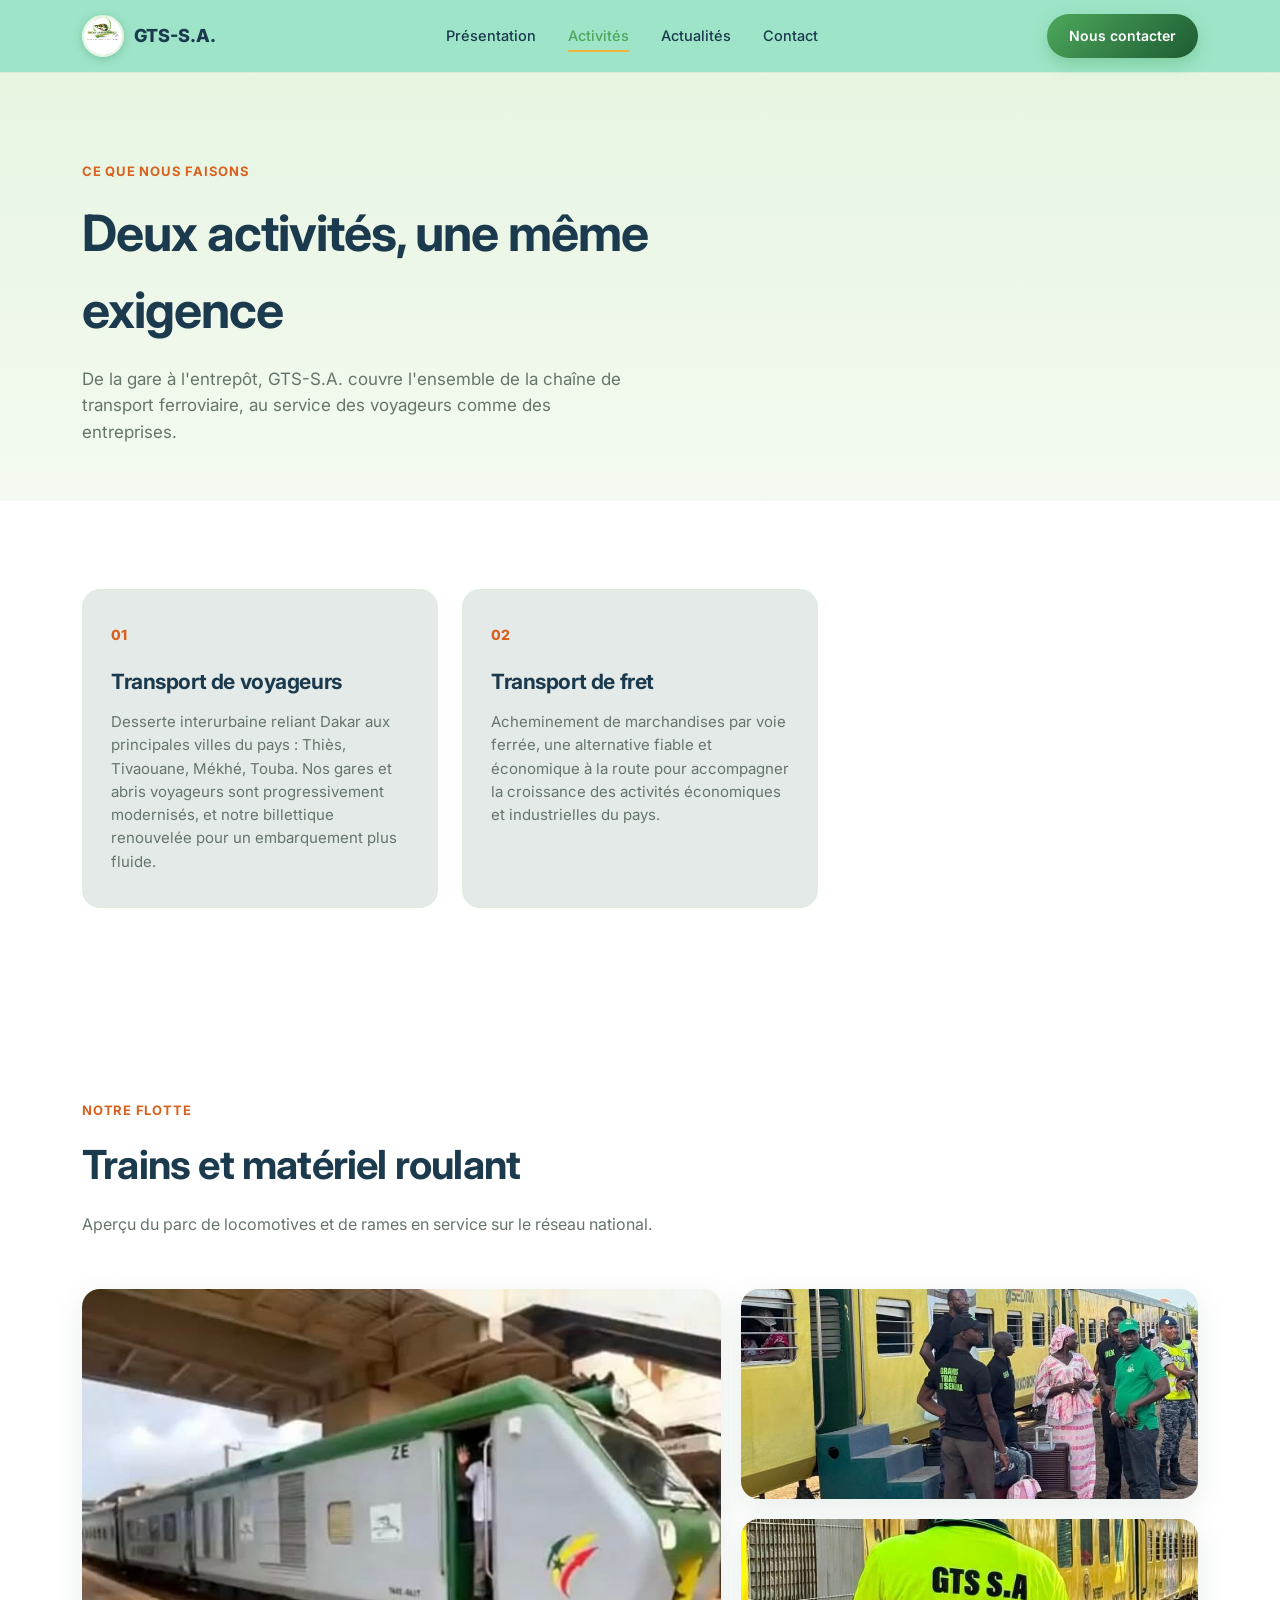
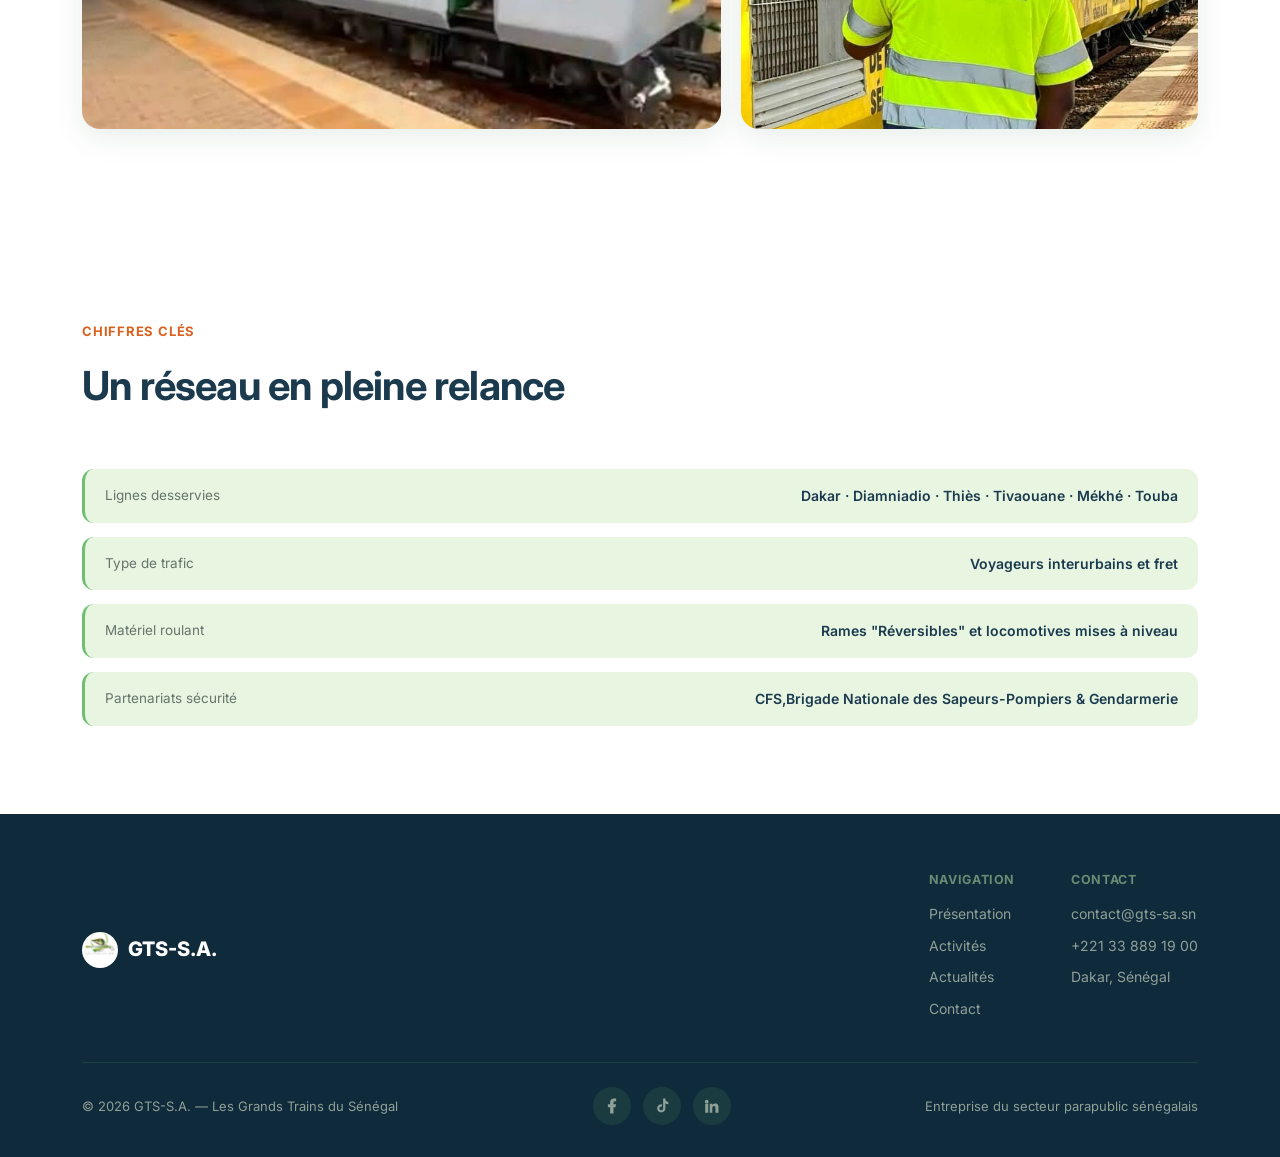
==== activites.html @ c49fcd5d "Ajout du site complet" ====
<!DOCTYPE html>
<html lang="fr">
<head>
<meta charset="UTF-8">
<meta name="viewport" content="width=device-width, initial-scale=1.0">
<title>Nos activités — GTS-S.A.</title>
<meta name="description" content="Transport de voyageurs, transport de fret et opérations logistiques : découvrez les métiers de GTS-S.A.">
<link rel="preconnect" href="https://fonts.googleapis.com">
<link href="https://fonts.googleapis.com/css2?family=Inter:wght@400;500;600;700;800&display=swap" rel="stylesheet">
<link rel="stylesheet" href="css/style.css">
</head>
<body>

<header id="site-header">
  <div class="nav-inner">
    <a href="index.html" class="brand">
      <span class="mark"><img src="images/logo-gts.jpeg" alt="Logo GTS-S.A."></span>
      GTS-S.A.
    </a>
    <nav>
      <ul>
        <li><a href="presentation.html" class="">Présentation</a></li>
        <li><a href="activites.html" class="active">Activités</a></li>
        <li><a href="actualites.html" class="">Actualités</a></li>
        <li><a href="contact.html" class="">Contact</a></li>
      </ul>
    </nav>
    <a href="contact.html" class="nav-cta">Nous contacter</a>
    <button class="menu-toggle" id="menuToggle" aria-label="Ouvrir le menu">☰</button>
  </div>
</header>

<main>
  <section class="page-hero">
    <div class="wrap">
      <p class="kicker">Ce que nous faisons</p>
      <h1>Deux activités, une même exigence</h1>
      <p>De la gare à l'entrepôt, GTS-S.A. couvre l'ensemble de la chaîne de transport ferroviaire, au service des voyageurs comme des entreprises.</p>
    </div>
  </section>

  <section id="activites">
    <div class="wrap">
      <div class="activities-grid">
        <div class="activity">
          <p class="num">01</p>
          <h3>Transport de voyageurs</h3>
          <p>Desserte interurbaine reliant Dakar aux principales villes du pays : Thiès, Tivaouane, Mékhé, Touba. Nos gares et abris voyageurs sont progressivement modernisés, et notre billettique renouvelée pour un embarquement plus fluide.</p>
        </div>
        <div class="activity">
          <p class="num">02</p>
          <h3>Transport de fret</h3>
          <p>Acheminement de marchandises par voie ferrée, une alternative fiable et économique à la route pour accompagner la croissance des activités économiques et industrielles du pays.</p>
        </div>
        
      </div>
    </div>
  </section>

  <!-- GALERIE : TRAINS ET MATÉRIEL ROULANT -->
  <section id="flotte">
    <div class="wrap">
      <div class="section-head">
        <p class="kicker">Notre flotte</p>
        <h2>Trains et matériel roulant</h2>
        <p>Aperçu du parc de locomotives et de rames en service sur le réseau national.</p>
      </div>
      <div class="fleet-gallery">
        <!-- Déposez vos photos dans images/ avec exactement ces noms -->
        <div class="img-frame">
          <img src="images/Train1.jpeg" alt="Train GTS-S.A. en gare">
        </div>
        <div class="img-frame">
          <img src="images/Train2.jpeg" alt="Locomotive GTS-S.A.">
        </div>
        <div class="img-frame">
          <img src="images/Train3.jpeg" alt="Rame Réversible GTS-S.A.">
        </div>
      </div>
    </div>
  </section>

  <section class="presentation">
    <div class="wrap">
      <div class="section-head">
        <p class="kicker">Chiffres clés</p>
        <h2>Un réseau en pleine relance</h2>
      </div>
      <dl class="fact-list">
        <div class="fact"><dt>Lignes desservies</dt><dd>Dakar · Diamniadio · Thiès · Tivaouane · Mékhé · Touba</dd></div>
        <div class="fact"><dt>Type de trafic</dt><dd>Voyageurs interurbains et fret</dd></div>
        <div class="fact"><dt>Matériel roulant</dt><dd>Rames "Réversibles" et locomotives mises à niveau</dd></div>
        <div class="fact"><dt>Partenariats sécurité</dt><dd>CFS,Brigade Nationale des Sapeurs-Pompiers & Gendarmerie</dd></div>
      </dl>
    </div>
  </section>
</main>


<div id="site-footer"></div>

<script src="js/footer.js"></script>
<script src="js/main.js"></script>
</body>
</html>
---- css/style.css ----
:root{
  /* Palette inspirée du logo : verts naturels + accents dorés */
  --green-deep:#1E5B33;
  --green:#4CA85B;
  --green-mid:#6FBF73;
  --green-light:#B7E2A8;
  --green-pale:#E7F5E1;
  --gold:#F2B33D;
  --gold-deep:#D9611F;
  --navy:#1B3A4E;
  --paper:#FFFFFF;
  --paper-soft:#F4FAF1;
  --ink:#151A21;
  --grey:#66756B;
  --line:#DCEEDA;
  --shadow: 0 8px 30px rgba(30,91,51,0.10);
  --shadow-lg: 0 20px 60px rgba(30,91,51,0.18);
}
*{margin:0;padding:0;box-sizing:border-box;}
html{scroll-behavior:smooth;}
body{
  background:var(--paper);
  color:var(--ink);
  font-family:'Inter',sans-serif;
  line-height:1.55;
  -webkit-font-smoothing:antialiased;
}
h1,h2,h3{font-family:'Inter',sans-serif;font-weight:700;letter-spacing:-0.02em;}
a{color:inherit;text-decoration:none;}
.wrap{max-width:1180px;margin:0 auto;padding:0 32px;}
img{max-width:100%;display:block;}
a:focus-visible, button:focus-visible{outline:2px solid var(--green);outline-offset:3px;}

/* HEADER */
header{position:sticky;top:0;z-index:50;background:rgba(150, 226, 196, 0.92);backdrop-filter:blur(10px);border-bottom:1px solid var(--line);}
.nav-inner{display:flex;align-items:center;justify-content:space-between;padding:14px 32px;max-width:1180px;margin:0 auto;}
.brand{display:flex;align-items:center;gap:10px;font-weight:800;font-size:18px;color:var(--navy);}
.brand .mark{width:42px;height:42px;border-radius:50%;overflow:hidden;flex-shrink:0;box-shadow:0 2px 10px rgba(30,91,51,0.25);border:2px solid var(--green-pale);}
.brand .mark img{width:100%;height:100%;object-fit:cover;}
nav ul{list-style:none;display:flex;gap:32px;}
nav a{font-size:14.5px;font-weight:500;color:var(--navy);padding:6px 0;border-bottom:2px solid transparent;transition:all .15s;}
nav a:hover, nav a.active{color:var(--green);border-color:var(--gold);}
.nav-cta{background:linear-gradient(135deg,var(--green) 0%,var(--green-deep) 100%);color:#fff;padding:11px 22px;border-radius:999px;font-size:14px;font-weight:600;white-space:nowrap;box-shadow:0 6px 16px rgba(76,168,91,0.38);transition:transform .15s, box-shadow .15s;}
.nav-cta:hover{transform:translateY(-1px);box-shadow:0 8px 20px rgba(76,168,91,0.48);}
.menu-toggle{display:none;background:none;border:none;font-size:26px;color:var(--navy);cursor:pointer;}

@media(max-width:860px){
  nav{display:none;}
  .nav-cta{display:none;}
  .menu-toggle{display:block;}
  header.open nav{display:block;position:absolute;top:100%;left:0;right:0;background:var(--paper);border-bottom:1px solid var(--line);padding:12px 32px 24px;}
  header.open nav ul{flex-direction:column;gap:18px;}
  header.open .nav-cta{display:inline-block;margin-top:16px;}
}

/* PAGE HERO (secondary pages) */
.page-hero{padding:72px 0 56px;background:linear-gradient(180deg,var(--green-pale) 0%,var(--paper-soft) 100%);}
.page-hero .kicker{color:var(--gold-deep);font-weight:700;font-size:13px;text-transform:uppercase;letter-spacing:0.06em;margin-bottom:14px;}
.page-hero h1{font-size:clamp(32px,4.4vw,50px);color:var(--navy);max-width:760px;}
.page-hero p{margin-top:16px;max-width:560px;font-size:17px;color:var(--grey);}

/* HOME HERO */
.hero{position:relative;overflow:hidden;background:linear-gradient(160deg,var(--navy) 0%,#0F2A3A 100%);color:#fff;padding:0;}
.hero::before{content:"";position:absolute;top:-120px;right:-120px;width:420px;height:420px;border-radius:50%;background:radial-gradient(circle,rgba(111,191,115,0.25) 0%,transparent 70%);pointer-events:none;}
.hero-inner{position:relative;display:grid;grid-template-columns:1fr 1fr;align-items:center;gap:48px;padding:88px 0;}
.eyebrow-plain{display:inline-block;color:var(--gold);font-weight:700;font-size:13px;text-transform:uppercase;letter-spacing:0.08em;margin-bottom:20px;}
.hero h1{font-size:clamp(36px,4.6vw,56px);line-height:1.08;color:#fff;}
.hero .lead{margin-top:22px;max-width:520px;font-size:17px;color:#BFE6C4;}
.hero .cta-row{margin-top:34px;display:flex;gap:14px;flex-wrap:wrap;}
.btn-primary{background:linear-gradient(135deg,var(--green) 0%,var(--green-deep) 100%);color:#fff;padding:15px 28px;border-radius:999px;font-weight:600;font-size:15px;display:inline-block;box-shadow:0 10px 24px rgba(76,168,91,0.45);transition:transform .15s, box-shadow .15s;}
.btn-primary:hover{transform:translateY(-2px);box-shadow:0 14px 30px rgba(76,168,91,0.55);}
.btn-secondary{border:1.5px solid rgba(255,255,255,0.35);color:#fff;padding:15px 28px;border-radius:999px;font-weight:600;font-size:15px;display:inline-block;transition:all .15s;}
.btn-secondary:hover{background:rgba(111,191,115,0.15);border-color:var(--green-mid);}
.hero-photo{position:relative;border-radius:20px;overflow:hidden;aspect-ratio:4/5;box-shadow:var(--shadow-lg);border:3px solid rgba(111,191,115,0.3);}
.hero-photo img{width:100%;height:100%;object-fit:cover;}
.hero-photo::after{content:"";position:absolute;inset:0;background:linear-gradient(180deg,transparent 50%,rgba(15,42,58,0.55) 100%);}
@media(max-width:900px){.hero-inner{grid-template-columns:1fr;padding:60px 0;}.hero-photo{aspect-ratio:16/10;order:-1;}}

/* Route line diagram */
.route{margin-top:52px;padding-top:28px;border-top:1px solid rgba(111,191,115,0.22);}
.route-track{position:relative;display:flex;justify-content:space-between;align-items:center;padding:0 4px;}
.route-track::before{content:"";position:absolute;left:4px;right:4px;top:50%;height:2px;background:rgba(111,191,115,0.3);transform:translateY(-50%);}
.stop{position:relative;z-index:1;display:flex;flex-direction:column;align-items:center;gap:10px;padding:0 6px;}
.stop .dot{width:10px;height:10px;border-radius:50%;background:#0F2A3A;border:2px solid rgba(111,191,115,0.6);}
.stop.major .dot{background:var(--gold);border-color:var(--gold);width:13px;height:13px;}
.stop span{font-size:12px;color:#C7DBC9;white-space:nowrap;font-weight:500;}
@media(max-width:640px){.route-track{overflow-x:auto;justify-content:flex-start;gap:34px;padding-bottom:8px;}}

/* DEPARTURE BOARD / STATS */
.board{background:var(--paper-soft);padding:56px 0;}
.board .wrap{display:grid;grid-template-columns:repeat(4,1fr);gap:28px;}
.board-item{background:#fff;border-radius:16px;padding:26px 22px;box-shadow:var(--shadow);border-top:3px solid var(--green-mid);transition:transform .2s, box-shadow .2s;}
.board-item:hover{transform:translateY(-3px);box-shadow:var(--shadow-lg);}
.board-num{font-weight:800;font-size:clamp(28px,3vw,38px);color:var(--green-deep);letter-spacing:-0.02em;}
.board-label{margin-top:8px;font-size:13.5px;color:var(--grey);}
@media(max-width:760px){.board .wrap{grid-template-columns:1fr 1fr;}}

/* SECTION generic */
section{padding:88px 0;}
.section-head{max-width:640px;margin-bottom:52px;}
.section-head .kicker{color:var(--gold-deep);font-weight:700;font-size:13px;text-transform:uppercase;letter-spacing:0.06em;margin-bottom:14px;}
.section-head h2{font-size:clamp(28px,3.4vw,40px);color:var(--navy);}
.section-head p{margin-top:16px;font-size:16px;color:var(--grey);}

/* PRESENTATION */
.presentation-grid{display:grid;grid-template-columns:1.1fr 0.9fr;gap:56px;align-items:start;}
.presentation-grid p{margin-bottom:18px;font-size:16px;color:#3A4048;max-width:54ch;}
.fact-list{display:flex;flex-direction:column;gap:14px;}
.fact{display:flex;justify-content:space-between;gap:24px;padding:16px 20px;background:var(--green-pale);border-radius:12px;border-left:3px solid var(--green-mid);}
.fact dt{font-size:13.5px;color:var(--grey);}
.fact dd{font-size:14px;color:var(--navy);font-weight:600;text-align:right;}
@media(max-width:820px){.presentation-grid{grid-template-columns:1fr;}}

/* MESSAGE DU DIRECTEUR GÉNÉRAL */
.director{
  display:grid;grid-template-columns:300px 1fr;gap:52px;align-items:center;
  background:linear-gradient(135deg,var(--green-pale) 0%,var(--paper-soft) 100%);border-radius:24px;padding:48px;
}
.director .img-frame{aspect-ratio:3/4;border-radius:18px;box-shadow:var(--shadow-lg);}
.director-name{font-size:22px;color:var(--navy);margin-bottom:4px;font-weight:700;}
.director-title{font-size:14px;color:var(--gold-deep);font-weight:600;margin-bottom:22px;}
.director-quote{font-size:21px;font-weight:600;line-height:1.5;color:var(--navy);margin-bottom:20px;}
.director-quote::before{content:"\201C";color:var(--green);}
.director-quote::after{content:"\201D";color:var(--green);}
.director-bio p{font-size:15px;color:var(--grey);margin-bottom:14px;max-width:56ch;}
@media(max-width:760px){.director{grid-template-columns:1fr;padding:32px;}.director .img-frame{max-width:220px;margin:0 auto;}}

/* ACTIVITES */
.activities-grid{display:grid;grid-template-columns:repeat(3,1fr);gap:24px;}
.activity{background:#e3eae8;border:1px solid var(--line);border-radius:18px;padding:34px 28px;transition:box-shadow .2s, transform .2s, border-color .2s;}
.activity:hover{box-shadow:var(--shadow-lg);transform:translateY(-4px);border-color:var(--green-mid);}
.activity .num{color:var(--gold-deep);font-weight:800;font-size:14px;margin-bottom:20px;}
.activity h3{font-size:21px;color:var(--navy);margin-bottom:12px;}
.activity p{font-size:15px;color:var(--grey);}
@media(max-width:820px){.activities-grid{grid-template-columns:1fr;}}

/* GALERIE FLOTTE */
.fleet-gallery{display:grid;grid-template-columns:1.4fr 1fr;grid-template-rows:1fr 1fr;gap:20px;height:440px;}
.fleet-gallery .img-frame:first-child{grid-row:1/3;}
.img-frame{border-radius:18px;overflow:hidden;box-shadow:var(--shadow);position:relative;background:var(--paper-soft);}
.img-frame img{width:100%;height:100%;object-fit:cover;display:block;transition:transform .4s;}
.img-frame:hover img{transform:scale(1.04);}
@media(max-width:760px){.fleet-gallery{grid-template-columns:1fr;grid-template-rows:none;height:auto;}.fleet-gallery .img-frame{aspect-ratio:16/10;grid-row:auto !important;}}

/* ENGAGEMENTS strip */
.engagements{background:linear-gradient(160deg,var(--navy) 0%,#0F2A3A 100%);color:#fff;border-radius:28px;margin:0 32px;}
.engagements .wrap{max-width:1116px;padding:0 32px;}
.engagements .section-head h2{color:#fff;}
.engagements .section-head p{color:#B9D6BC;}
.eng-list{display:grid;grid-template-columns:repeat(4,1fr);gap:32px;}
.eng-item .icon{width:44px;height:44px;border-radius:12px;background:rgba(242,179,61,0.18);display:flex;align-items:center;justify-content:center;color:var(--gold);font-weight:700;font-size:15px;margin-bottom:18px;}
.eng-item h3{font-size:16.5px;font-weight:700;margin-bottom:10px;}
.eng-item p{font-size:14px;color:#B9D6BC;}
@media(max-width:820px){.eng-list{grid-template-columns:1fr 1fr;}.engagements{margin:0 16px;}}
@media(max-width:520px){.eng-list{grid-template-columns:1fr;}}

/* ACTUALITES */
.news-grid{display:grid;grid-template-columns:repeat(3,1fr);gap:28px;}
.news-card{background:#c1e9c9;border:1px solid var(--line);border-radius:18px;overflow:hidden;transition:box-shadow .2s, transform .2s;}
.news-card:hover{box-shadow:var(--shadow-lg);transform:translateY(-4px);}
.news-card .img-frame{aspect-ratio:16/10;border-radius:0;box-shadow:none;margin-bottom:0;}
.news-card-body{padding:22px 24px 26px;}
.news-date{font-size:12px;font-weight:700;color:var(--gold-deep);text-transform:uppercase;letter-spacing:0.04em;margin-bottom:10px;}
.news-card h3{font-size:17.5px;color:var(--navy);margin-bottom:10px;line-height:1.35;}
.news-card p{font-size:14.5px;color:var(--grey);}
@media(max-width:820px){.news-grid{grid-template-columns:1fr;}}

/* CONTACT */
.contact{background:var(--paper-soft);}
.contact-grid{display:grid;grid-template-columns:1fr 1fr;gap:56px;}
.contact-list{display:flex;flex-direction:column;gap:14px;margin-top:8px;}
.contact-list .row{background:#fff;border-radius:12px;padding:18px 20px;border-left:3px solid var(--gold);}
.contact-list dt{font-size:12.5px;color:var(--grey);margin-bottom:6px;}
.contact-list dd{font-size:15.5px;color:var(--navy);font-weight:600;}
.form{background:#fff;border-radius:18px;padding:32px;box-shadow:var(--shadow);}
.form input, .form textarea{width:100%;background:var(--paper-soft);border:1.5px solid transparent;padding:14px 16px;font-family:'Inter',sans-serif;font-size:15px;color:var(--ink);margin-bottom:16px;border-radius:10px;transition:border-color .15s;}
.form input:focus, .form textarea:focus{outline:none;border-color:var(--green);background:#fff;}
.form label{display:block;font-size:13px;color:var(--grey);margin-bottom:6px;font-weight:500;}
.form button{background:linear-gradient(135deg,var(--green) 0%,var(--green-deep) 100%);color:#fff;border:none;padding:14px 30px;font-weight:600;font-size:15px;border-radius:999px;cursor:pointer;box-shadow:0 8px 20px rgba(76,168,91,0.4);transition:transform .15s, box-shadow .15s;}
.form button:hover{transform:translateY(-1px);box-shadow:0 12px 26px rgba(76,168,91,0.5);}
.form button:disabled{opacity:0.6;cursor:not-allowed;transform:none;}
.form-msg{margin-top:16px;font-size:14px;padding:12px 16px;border-radius:10px;display:none;}
.form-msg.success{display:block;background:var(--green-pale);color:var(--green-deep);}
.form-msg.error{display:block;background:#FBE4DD;color:#9A3412;}
.error-text{color:var(--gold-deep);font-size:12px;margin-top:-12px;margin-bottom:14px;display:none;}
.field-error input, .field-error textarea{border-color:var(--gold-deep);}
.field-error .error-text{display:block;}
@media(max-width:820px){.contact-grid{grid-template-columns:1fr;}}

/* FOOTER */
footer{background:#0F2A3A;color:#8FA098;padding:56px 0 32px;margin-top:0;}
.footer-top{display:flex;justify-content:space-between;flex-wrap:wrap;gap:32px;padding-bottom:32px;border-bottom:1px solid rgba(111,191,115,0.15);}
.footer-brand{display:flex;align-items:center;gap:10px;font-weight:800;font-size:20px;color:#fff;}
.footer-brand img{width:36px;height:36px;border-radius:50%;object-fit:cover;}
.footer-links{display:flex;gap:56px;flex-wrap:wrap;}
.footer-links h4{font-size:12.5px;color:#6B8B75;margin-bottom:14px;text-transform:uppercase;letter-spacing:0.05em;}
.footer-links ul{list-style:none;font-size:14px;}
.footer-links li{margin-bottom:10px;}
.footer-links a:hover{color:var(--green-mid);}
.footer-bottom{display:flex;justify-content:space-between;padding-top:24px;font-size:13px;flex-wrap:wrap;gap:12px;align-items:center;}

/* SOCIAL LINKS (footer) */
.social-links{display:flex;gap:12px;}
.social-links a{
  width:38px;height:38px;
  display:flex;align-items:center;justify-content:center;
  border-radius:50%;
  background:rgba(111,191,115,0.12);
  color:#8FA098;
  transition:background .18s, color .18s, transform .18s;
}
.social-links a svg{width:18px;height:18px;}
.social-links a:hover{
  background:var(--green);
  color:#fff;
  transform:translateY(-2px);
}
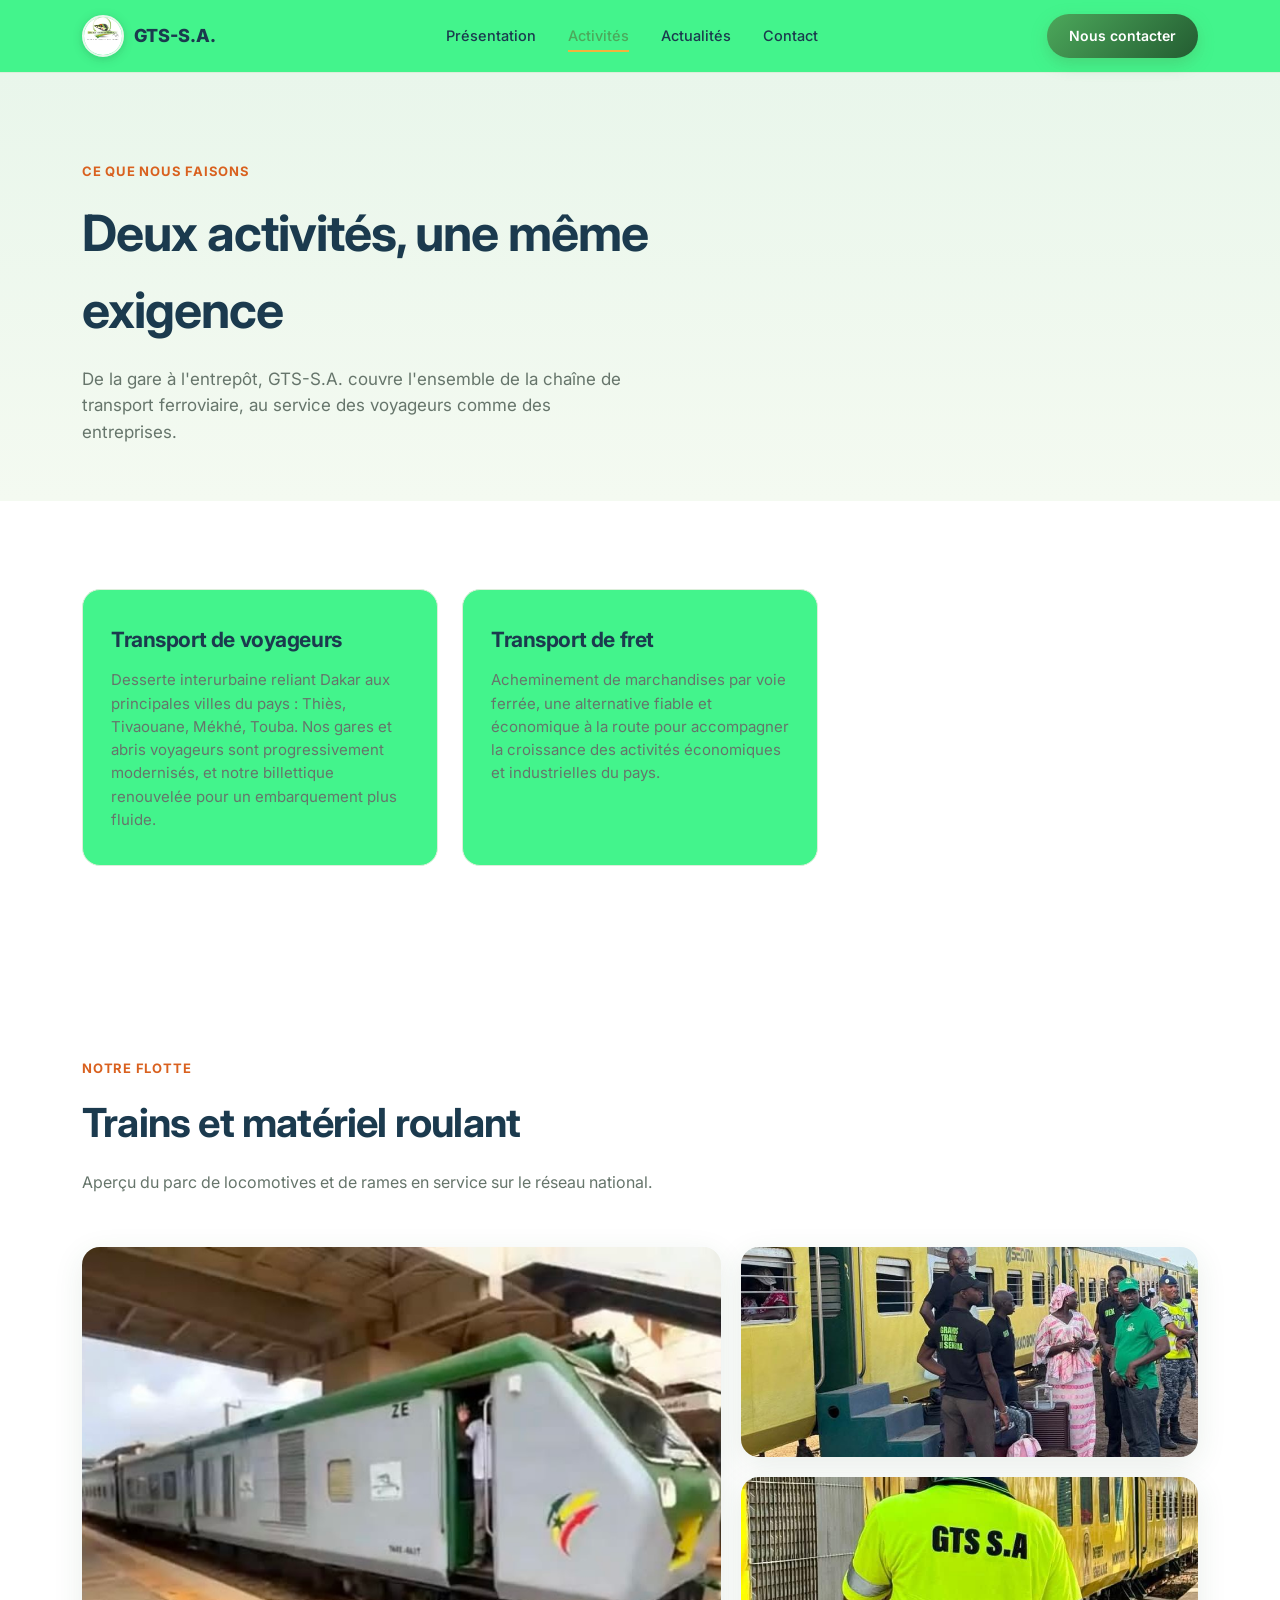
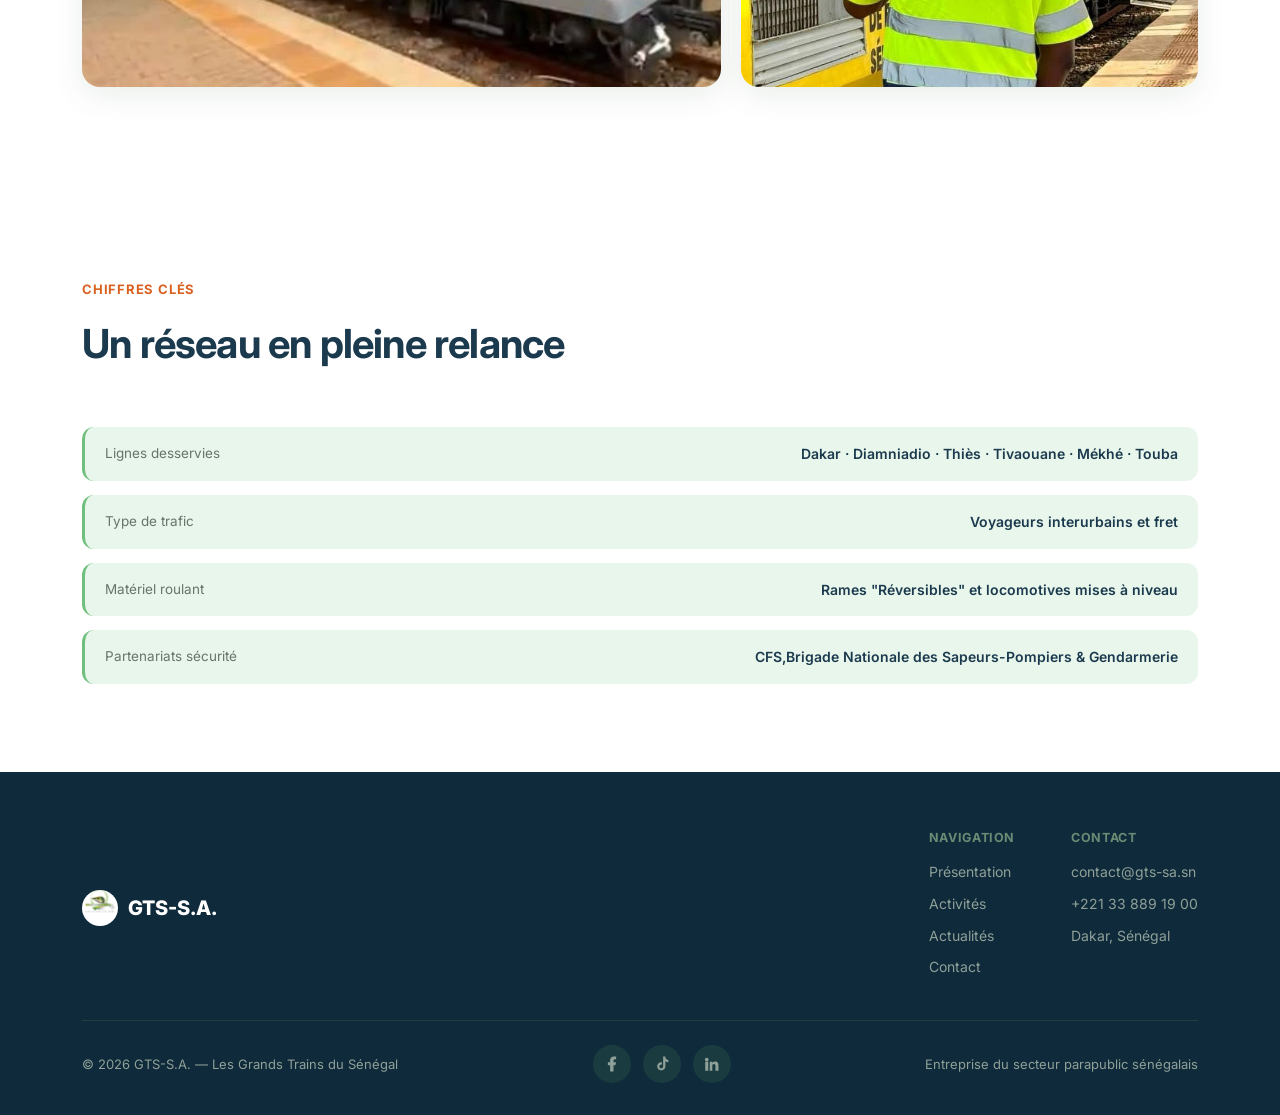
==== commit 00e32517: "Harmonisation" ====
--- a/activites.html
+++ b/activites.html
@@ -43,12 +43,12 @@
     <div class="wrap">
       <div class="activities-grid">
         <div class="activity">
-          <p class="num">01</p>
+          
           <h3>Transport de voyageurs</h3>
           <p>Desserte interurbaine reliant Dakar aux principales villes du pays : Thiès, Tivaouane, Mékhé, Touba. Nos gares et abris voyageurs sont progressivement modernisés, et notre billettique renouvelée pour un embarquement plus fluide.</p>
         </div>
         <div class="activity">
-          <p class="num">02</p>
+          
           <h3>Transport de fret</h3>
           <p>Acheminement de marchandises par voie ferrée, une alternative fiable et économique à la route pour accompagner la croissance des activités économiques et industrielles du pays.</p>
         </div>
--- a/css/style.css
+++ b/css/style.css
@@ -1,10 +1,10 @@
 :root{
-  /* Palette inspirée du logo : verts naturels + accents dorés */
-  --green-deep:#1E5B33;
+  /* Palette officielle GTS-S.A. : dérivée du vert du bouton "Nous contacter" (#4CA85B) */
+  --green-deep:#235C31;
   --green:#4CA85B;
-  --green-mid:#6FBF73;
-  --green-light:#B7E2A8;
-  --green-pale:#E7F5E1;
+  --green-mid:#6FBF7E;
+  --green-light:#B4E0BC;
+  --green-pale:#E9F6EB;
   --gold:#F2B33D;
   --gold-deep:#D9611F;
   --navy:#1B3A4E;
@@ -13,8 +13,8 @@
   --ink:#151A21;
   --grey:#66756B;
   --line:#DCEEDA;
-  --shadow: 0 8px 30px rgba(30,91,51,0.10);
-  --shadow-lg: 0 20px 60px rgba(30,91,51,0.18);
+  --shadow: 0 8px 30px rgba(35,92,49,0.10);
+  --shadow-lg: 0 20px 60px rgba(35,92,49,0.18);
 }
 *{margin:0;padding:0;box-sizing:border-box;}
 html{scroll-behavior:smooth;}
@@ -32,7 +32,7 @@
 a:focus-visible, button:focus-visible{outline:2px solid var(--green);outline-offset:3px;}
 
 /* HEADER */
-header{position:sticky;top:0;z-index:50;background:rgba(150, 226, 196, 0.92);backdrop-filter:blur(10px);border-bottom:1px solid var(--line);}
+header{position:sticky;top:0;z-index:50;background:rgba(51, 244, 131, 0.92);backdrop-filter:blur(10px);border-bottom:1px solid var(--line);}
 .nav-inner{display:flex;align-items:center;justify-content:space-between;padding:14px 32px;max-width:1180px;margin:0 auto;}
 .brand{display:flex;align-items:center;gap:10px;font-weight:800;font-size:18px;color:var(--navy);}
 .brand .mark{width:42px;height:42px;border-radius:50%;overflow:hidden;flex-shrink:0;box-shadow:0 2px 10px rgba(30,91,51,0.25);border:2px solid var(--green-pale);}
@@ -127,7 +127,7 @@
 
 /* ACTIVITES */
 .activities-grid{display:grid;grid-template-columns:repeat(3,1fr);gap:24px;}
-.activity{background:#e3eae8;border:1px solid var(--line);border-radius:18px;padding:34px 28px;transition:box-shadow .2s, transform .2s, border-color .2s;}
+.activity{background:rgba(51, 244, 131, 0.92);border:1px solid var(--line);border-radius:18px;padding:34px 28px;transition:box-shadow .2s, transform .2s, border-color .2s;}
 .activity:hover{box-shadow:var(--shadow-lg);transform:translateY(-4px);border-color:var(--green-mid);}
 .activity .num{color:var(--gold-deep);font-weight:800;font-size:14px;margin-bottom:20px;}
 .activity h3{font-size:21px;color:var(--navy);margin-bottom:12px;}
@@ -156,9 +156,10 @@
 
 /* ACTUALITES */
 .news-grid{display:grid;grid-template-columns:repeat(3,1fr);gap:28px;}
-.news-card{background:#c1e9c9;border:1px solid var(--line);border-radius:18px;overflow:hidden;transition:box-shadow .2s, transform .2s;}
+.news-card{background:rgba(51, 244, 131, 0.92);border:1px solid var(--line);border-radius:18px;overflow:hidden;transition:box-shadow .2s, transform .2s;}
 .news-card:hover{box-shadow:var(--shadow-lg);transform:translateY(-4px);}
-.news-card .img-frame{aspect-ratio:16/10;border-radius:0;box-shadow:none;margin-bottom:0;}
+.news-card .img-frame{aspect-ratio:16/10;border-radius:0;box-shadow:none;margin-bottom:0;background:var(--paper-soft);}
+.news-card .img-frame img{object-fit:contain;object-position:center;}
 .news-card-body{padding:22px 24px 26px;}
 .news-date{font-size:12px;font-weight:700;color:var(--gold-deep);text-transform:uppercase;letter-spacing:0.04em;margin-bottom:10px;}
 .news-card h3{font-size:17.5px;color:var(--navy);margin-bottom:10px;line-height:1.35;}
